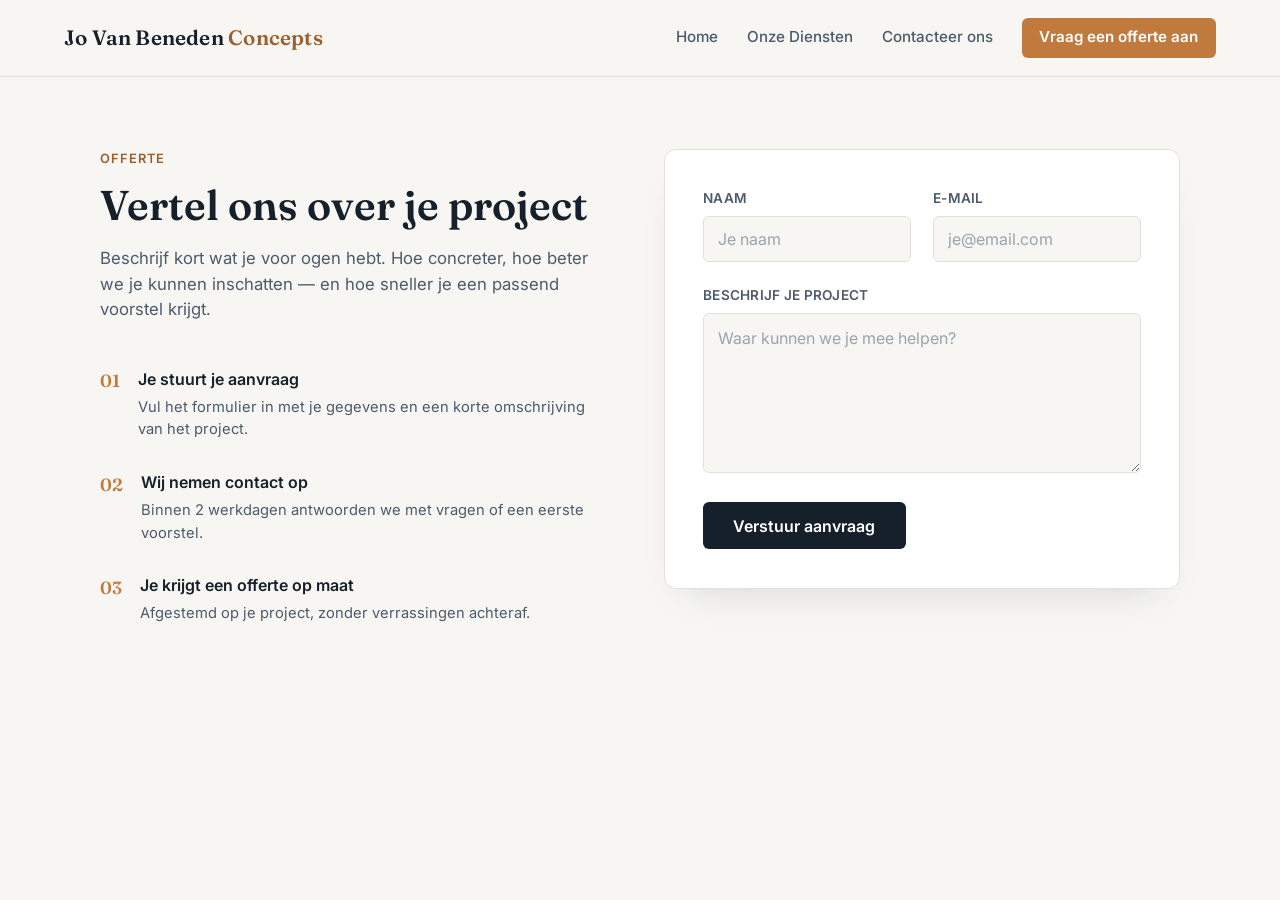
==== offerte.html @ 5f89bc84 "Eerste versie website" ====
<!DOCTYPE html>
<html lang="nl">

<head>
    <meta charset="UTF-8">
    <meta name="viewport" content="width=device-width, initial-scale=1.0">
    <title> Jo Van Beneden Concepts | Vakwerk en maatwerk </title>
    <link rel="preconnect" href="https://fonts.googleapis.com">
    <link rel="preconnect" href="https://fonts.gstatic.com" crossorigin>
    <link href="https://fonts.googleapis.com/css2?family=Inter:wght@400;500;600&family=Fraunces:wght@500;600&display=swap" rel="stylesheet">
    <link rel="stylesheet" href="index.css">
</head>

<body>
    <header>
        <p class="logo">Jo Van Beneden <span>Concepts</span></p>
        <nav>
            <a href="index.html">Home</a>
            <a href="dienst.html">Onze Diensten</a>
            <a href="contact.html">Contacteer ons</a>
            <a href="offerte.html" class="nav-cta">Vraag een offerte aan</a>
        </nav>
    </header>
<main class="offerte">
    <div class="offerte-grid">
        <div class="offerte-intro">
            <p class="eyebrow">Offerte</p>
            <h1>Vertel ons over je project</h1>
            <p class="lead">Beschrijf kort wat je voor ogen hebt. Hoe concreter, hoe beter we je kunnen inschatten — en hoe sneller je een passend voorstel krijgt.</p>

            <ol class="process-steps">
                <li>
                    <span class="step-index">01</span>
                    <div>
                        <h3>Je stuurt je aanvraag</h3>
                        <p>Vul het formulier in met je gegevens en een korte omschrijving van het project.</p>
                    </div>
                </li>
                <li>
                    <span class="step-index">02</span>
                    <div>
                        <h3>Wij nemen contact op</h3>
                        <p>Binnen 2 werkdagen antwoorden we met vragen of een eerste voorstel.</p>
                    </div>
                </li>
                <li>
                    <span class="step-index">03</span>
                    <div>
                        <h3>Je krijgt een offerte op maat</h3>
                        <p>Afgestemd op je project, zonder verrassingen achteraf.</p>
                    </div>
                </li>
            </ol>
        </div>

        <div class="offerte-form-wrap">
            <form id="form" class="form-card" action="https://api.web3forms.com/submit" method="POST">
                <div class="field-row">
                    <div class="field">
                        <label for="naam">Naam</label>
                        <input type="text" name="naam" id="naam" placeholder="Je naam" required>
                    </div>
                    <div class="field">
                        <label for="email">E-mail</label>
                        <input type="email" name="email" id="email" placeholder="je@email.com" required>
                    </div>
                </div>

                <div class="field">
                    <label for="bericht">Beschrijf je project</label>
                    <textarea name="bericht" id="bericht" placeholder="Waar kunnen we je mee helpen?" required></textarea>
                </div>

                <button type="submit">Verstuur aanvraag</button>
            </form>

            <div id="formSuccess" class="form-success" hidden>
                <h2>Bedankt!</h2>
                <p>Je offerte-aanvraag is succesvol verstuurd. We nemen zo snel mogelijk contact met je op.</p>
                <a href="index.html" class="btn">Terug naar Home</a>
            </div>
        </div>
    </div>
</main>
        <script src="js/script.js"></script>
</body>

</html>
---- index.css ----
:root {
  --ink: #16202b;
  --slate: #4c5b6b;
  --paper: #f7f6f3;
  --line: #e2e0da;
  --accent: #c07a3e;
  --accent-dark: #9c5e2b;
}

* {
  box-sizing: border-box;
}

body {
  margin: 0;
  background: var(--paper);
  color: var(--ink);
  font-family: 'Inter', -apple-system, BlinkMacSystemFont, sans-serif;
  line-height: 1.5;
}

header {
  display: flex;
  align-items: center;
  justify-content: space-between;
  flex-wrap: wrap;
  gap: 1rem;
  padding: 1.1rem 5%;
  border-bottom: 1px solid var(--line);
  background: var(--paper);
}

.logo {
  margin: 0;
  font-family: 'Fraunces', serif;
  font-size: 1.3rem;
  font-weight: 600;
  letter-spacing: 0.01em;
  color: var(--ink);
}

.logo span {
  color: var(--accent-dark);
}

nav {
  display: flex;
  align-items: center;
  gap: 1.8rem;
  flex-wrap: wrap;
}

nav a {
  color: var(--slate);
  text-decoration: none;
  font-size: 0.95rem;
  font-weight: 500;
  padding: 0.3rem 0;
  position: relative;
}

nav a::after {
  content: "";
  position: absolute;
  left: 0;
  bottom: -2px;
  width: 0;
  height: 2px;
  background: var(--accent);
  transition: width 0.2s ease;
}

nav a:hover::after,
nav a.active::after {
  width: 100%;
}

nav a:hover,
nav a.active {
  color: var(--ink);
}

nav a.nav-cta {
  background: var(--accent);
  color: #fff;
  padding: 0.55rem 1.1rem;
  border-radius: 6px;
  font-weight: 600;
}

nav a.nav-cta::after {
  display: none;
}

nav a.nav-cta:hover {
  background: var(--accent-dark);
  color: #fff;
}

main {
  min-height: 70vh;
  display: flex;
  align-items: center;
  justify-content: center;
}

/* Offerte-pagina */
main.offerte {
  align-items: flex-start;
  padding: 4.5rem 5% 6rem;
}

.offerte-grid {
  width: 100%;
  max-width: 1080px;
  margin: 0 auto;
  display: grid;
  grid-template-columns: 1fr 1.05fr;
  gap: 4.5rem;
}

.eyebrow {
  margin: 0 0 0.8rem;
  font-size: 0.8rem;
  font-weight: 600;
  letter-spacing: 0.08em;
  text-transform: uppercase;
  color: var(--accent-dark);
}

.offerte-intro h1 {
  font-family: 'Fraunces', serif;
  font-size: clamp(2rem, 3.4vw, 2.6rem);
  font-weight: 600;
  line-height: 1.2;
  margin: 0 0 1rem;
}

.offerte-intro .lead {
  color: var(--slate);
  font-size: 1.05rem;
  margin: 0 0 2.8rem;
  max-width: 46ch;
}

.process-steps {
  list-style: none;
  margin: 0;
  padding: 0;
  display: flex;
  flex-direction: column;
  gap: 1.8rem;
}

.process-steps li {
  display: flex;
  gap: 1.1rem;
  align-items: flex-start;
}

.step-index {
  font-family: 'Fraunces', serif;
  font-size: 1.1rem;
  font-weight: 600;
  color: var(--accent);
  padding-top: 0.1rem;
  flex-shrink: 0;
}

.process-steps h3 {
  font-family: 'Inter', sans-serif;
  font-size: 1rem;
  font-weight: 600;
  margin: 0 0 0.3rem;
}

.process-steps p {
  color: var(--slate);
  font-size: 0.92rem;
  margin: 0;
  line-height: 1.55;
}

.offerte-form-wrap {
  position: relative;
}

.form-card {
  background: #fff;
  border: 1px solid var(--line);
  border-radius: 12px;
  box-shadow: 0 20px 40px -24px rgba(22, 32, 43, 0.18);
  padding: 2.4rem;
  display: flex;
  flex-direction: column;
  gap: 1.4rem;
}

.field-row {
  display: grid;
  grid-template-columns: 1fr 1fr;
  gap: 1.4rem;
}

.field {
  display: flex;
  flex-direction: column;
}

.form-card label {
  display: block;
  font-size: 0.85rem;
  font-weight: 600;
  letter-spacing: 0.02em;
  text-transform: uppercase;
  color: var(--slate);
  margin-bottom: 0.5rem;
}

.form-card input,
.form-card textarea {
  width: 100%;
  font-family: 'Inter', sans-serif;
  font-size: 1rem;
  color: var(--ink);
  background: var(--paper);
  border: 1px solid var(--line);
  border-radius: 6px;
  padding: 0.75rem 0.9rem;
  transition: border-color 0.2s ease, box-shadow 0.2s ease;
}

.form-card textarea {
  min-height: 160px;
  resize: vertical;
  font-family: inherit;
  line-height: 1.5;
}

.form-card input:focus,
.form-card textarea:focus {
  outline: none;
  border-color: var(--accent);
  box-shadow: 0 0 0 3px rgba(192, 122, 62, 0.15);
}

.form-card input::placeholder,
.form-card textarea::placeholder {
  color: #9aa4ad;
}

.form-card button[type="submit"] {
  align-self: flex-start;
  background: var(--ink);
  color: #fff;
  border: none;
  cursor: pointer;
  font-family: 'Inter', sans-serif;
  font-size: 1rem;
  font-weight: 600;
  padding: 0.85rem 1.9rem;
  border-radius: 6px;
  margin-top: 0.4rem;
  transition: background 0.2s ease, transform 0.1s ease;
}

.form-card button[type="submit"]:hover {
  background: var(--accent-dark);
}

.form-card button[type="submit"]:active {
  transform: translateY(1px);
}

.form-card button[type="submit"]:disabled {
  background: var(--slate);
  cursor: not-allowed;
}

.form-success {
  background: #fff;
  border: 1px solid var(--line);
  border-radius: 12px;
  box-shadow: 0 20px 40px -24px rgba(22, 32, 43, 0.18);
  padding: 2.8rem;
  text-align: center;
}

.form-success h2 {
  font-family: 'Fraunces', serif;
  font-size: clamp(1.5rem, 3.5vw, 2rem);
  font-weight: 600;
  margin: 0 0 0.75rem;
  color: var(--accent-dark);
}

.form-success p {
  color: var(--slate);
  font-size: 1.05rem;
  margin: 0 0 1.8rem;
}

.form-success[hidden] {
  display: none;
}

@media (max-width: 860px) {
  .offerte-grid {
    grid-template-columns: 1fr;
    gap: 3rem;
  }
}

@media (max-width: 640px) {
  main.offerte {
    padding: 3rem 6% 4rem;
  }

  .form-card {
    padding: 1.8rem;
  }

  .field-row {
    grid-template-columns: 1fr;
    gap: 1.4rem;
  }

  .form-card button[type="submit"] {
    align-self: stretch;
  }

  .form-success {
    padding: 2rem 1.6rem;
  }
}

.hero {
  max-width: 640px;
  margin: 0 auto;
  padding: 6rem 5% 5rem;
  text-align: center;
}

.hero h1 {
  font-family: 'Fraunces', serif;
  font-size: clamp(2rem, 4vw, 2.8rem);
  font-weight: 600;
  line-height: 1.2;
  margin: 0 0 1rem;
}

.hero p {
  color: var(--slate);
  font-size: 1.05rem;
  margin: 0 0 2rem;
}

.btn {
  display: inline-block;
  background: var(--ink);
  color: #fff;
  text-decoration: none;
  padding: 0.85rem 1.8rem;
  border-radius: 6px;
  font-weight: 600;
  transition: background 0.2s ease;
}

.btn:hover {
  background: var(--accent-dark);
}

@media (max-width: 640px) {
  header {
    flex-direction: column;
    align-items: flex-start;
  }
  nav {
    gap: 1rem;
  }
}
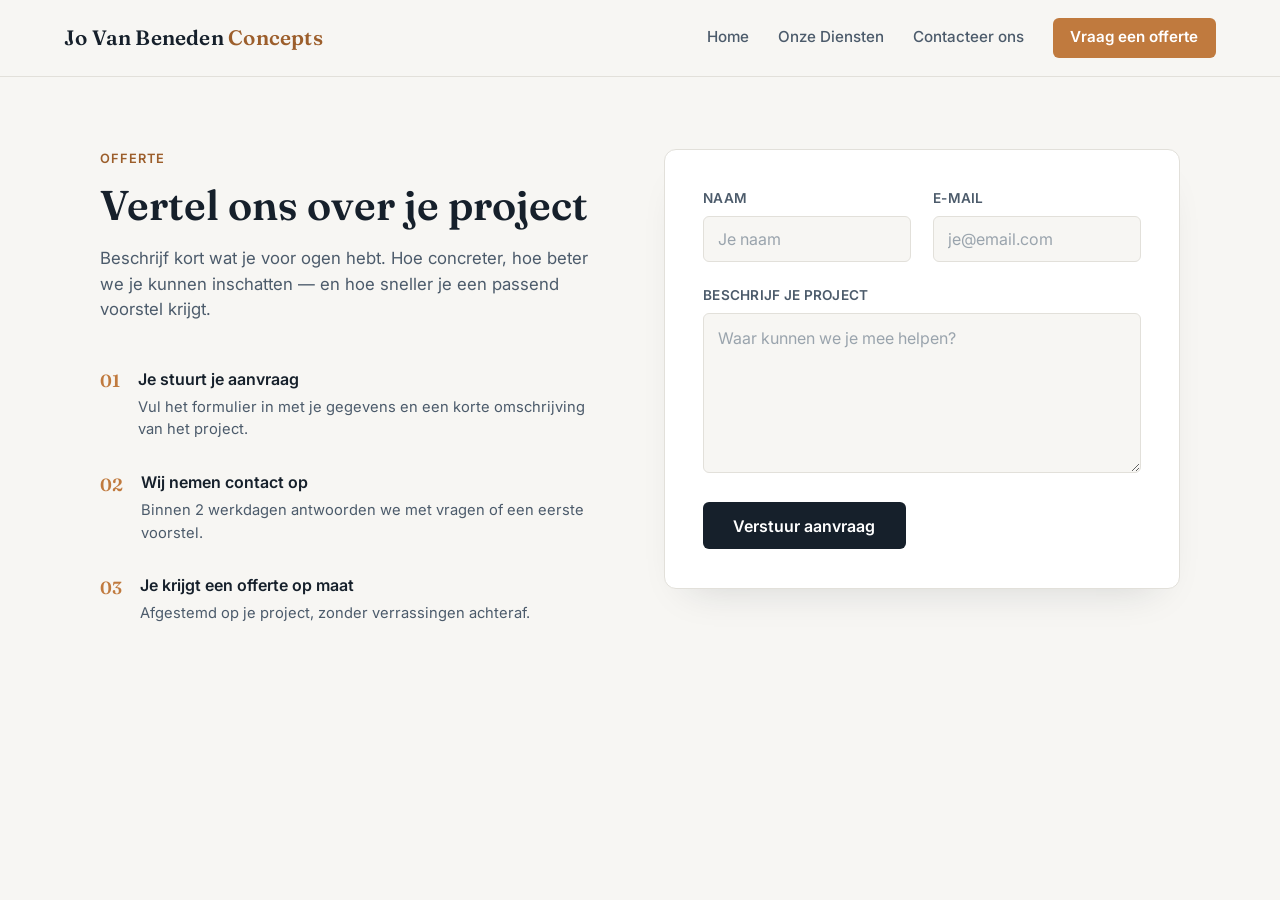
==== commit 6e27ec79: "offerte" ====
--- a/offerte.html
+++ b/offerte.html
@@ -1,10 +1,10 @@
 <!DOCTYPE html>
-<html lang="nl">
+<html lang="en">
 
 <head>
     <meta charset="UTF-8">
     <meta name="viewport" content="width=device-width, initial-scale=1.0">
-    <title> Jo Van Beneden Concepts | Vakwerk en maatwerk </title>
+    <title> OFFERTE - JVBC </title>
     <link rel="preconnect" href="https://fonts.googleapis.com">
     <link rel="preconnect" href="https://fonts.gstatic.com" crossorigin>
     <link href="https://fonts.googleapis.com/css2?family=Inter:wght@400;500;600&family=Fraunces:wght@500;600&display=swap" rel="stylesheet">
@@ -18,7 +18,7 @@
             <a href="index.html">Home</a>
             <a href="dienst.html">Onze Diensten</a>
             <a href="contact.html">Contacteer ons</a>
-            <a href="offerte.html" class="nav-cta">Vraag een offerte aan</a>
+            <a href="offerte.html" class="nav-cta active">Vraag een offerte</a>
         </nav>
     </header>
 <main class="offerte">
@@ -55,6 +55,8 @@
 
         <div class="offerte-form-wrap">
             <form id="form" class="form-card" action="https://api.web3forms.com/submit" method="POST">
+                <input type="hidden" name="access_key" value="51c59d0c-4fa7-4ab9-8c40-2f14d829b912">
+
                 <div class="field-row">
                     <div class="field">
                         <label for="naam">Naam</label>
--- a/index.css
+++ b/index.css
@@ -378,4 +378,75 @@
   nav {
     gap: 1rem;
   }
+}
+
+/* Diensten-pagina */
+main.diensten {
+  align-items: flex-start;
+  padding: 4.5rem 5% 6rem;
+}
+
+main.diensten > * {
+  width: 100%;
+  max-width: 1080px;
+  margin: 0 auto;
+}
+
+.diensten-intro {
+  text-align: center;
+  margin-bottom: 3.5rem;
+}
+
+.diensten-intro h1 {
+  font-family: 'Fraunces', serif;
+  font-size: clamp(2rem, 3.4vw, 2.6rem);
+  font-weight: 600;
+  margin: 0;
+}
+
+.service-list {
+  list-style: none;
+  margin: 0;
+  padding: 0;
+  display: grid;
+  grid-template-columns: repeat(3, 1fr);
+  gap: 1.4rem;
+}
+
+.service-list li {
+  background: #fff;
+  border: 1px solid var(--line);
+  border-top: 3px solid var(--accent);
+  border-radius: 10px;
+  padding: 1.8rem 1.6rem;
+  transition: transform 0.2s ease, box-shadow 0.2s ease;
+}
+
+.service-list li:hover {
+  transform: translateY(-3px);
+  box-shadow: 0 16px 32px -20px rgba(22, 32, 43, 0.22);
+}
+
+.service-list h2 {
+  font-family: 'Fraunces', serif;
+  font-size: 1.15rem;
+  font-weight: 600;
+  margin: 0;
+  line-height: 1.35;
+}
+
+@media (max-width: 860px) {
+  .service-list {
+    grid-template-columns: repeat(2, 1fr);
+  }
+}
+
+@media (max-width: 560px) {
+  main.diensten {
+    padding: 3rem 6% 4rem;
+  }
+
+  .service-list {
+    grid-template-columns: 1fr;
+  }
 }
